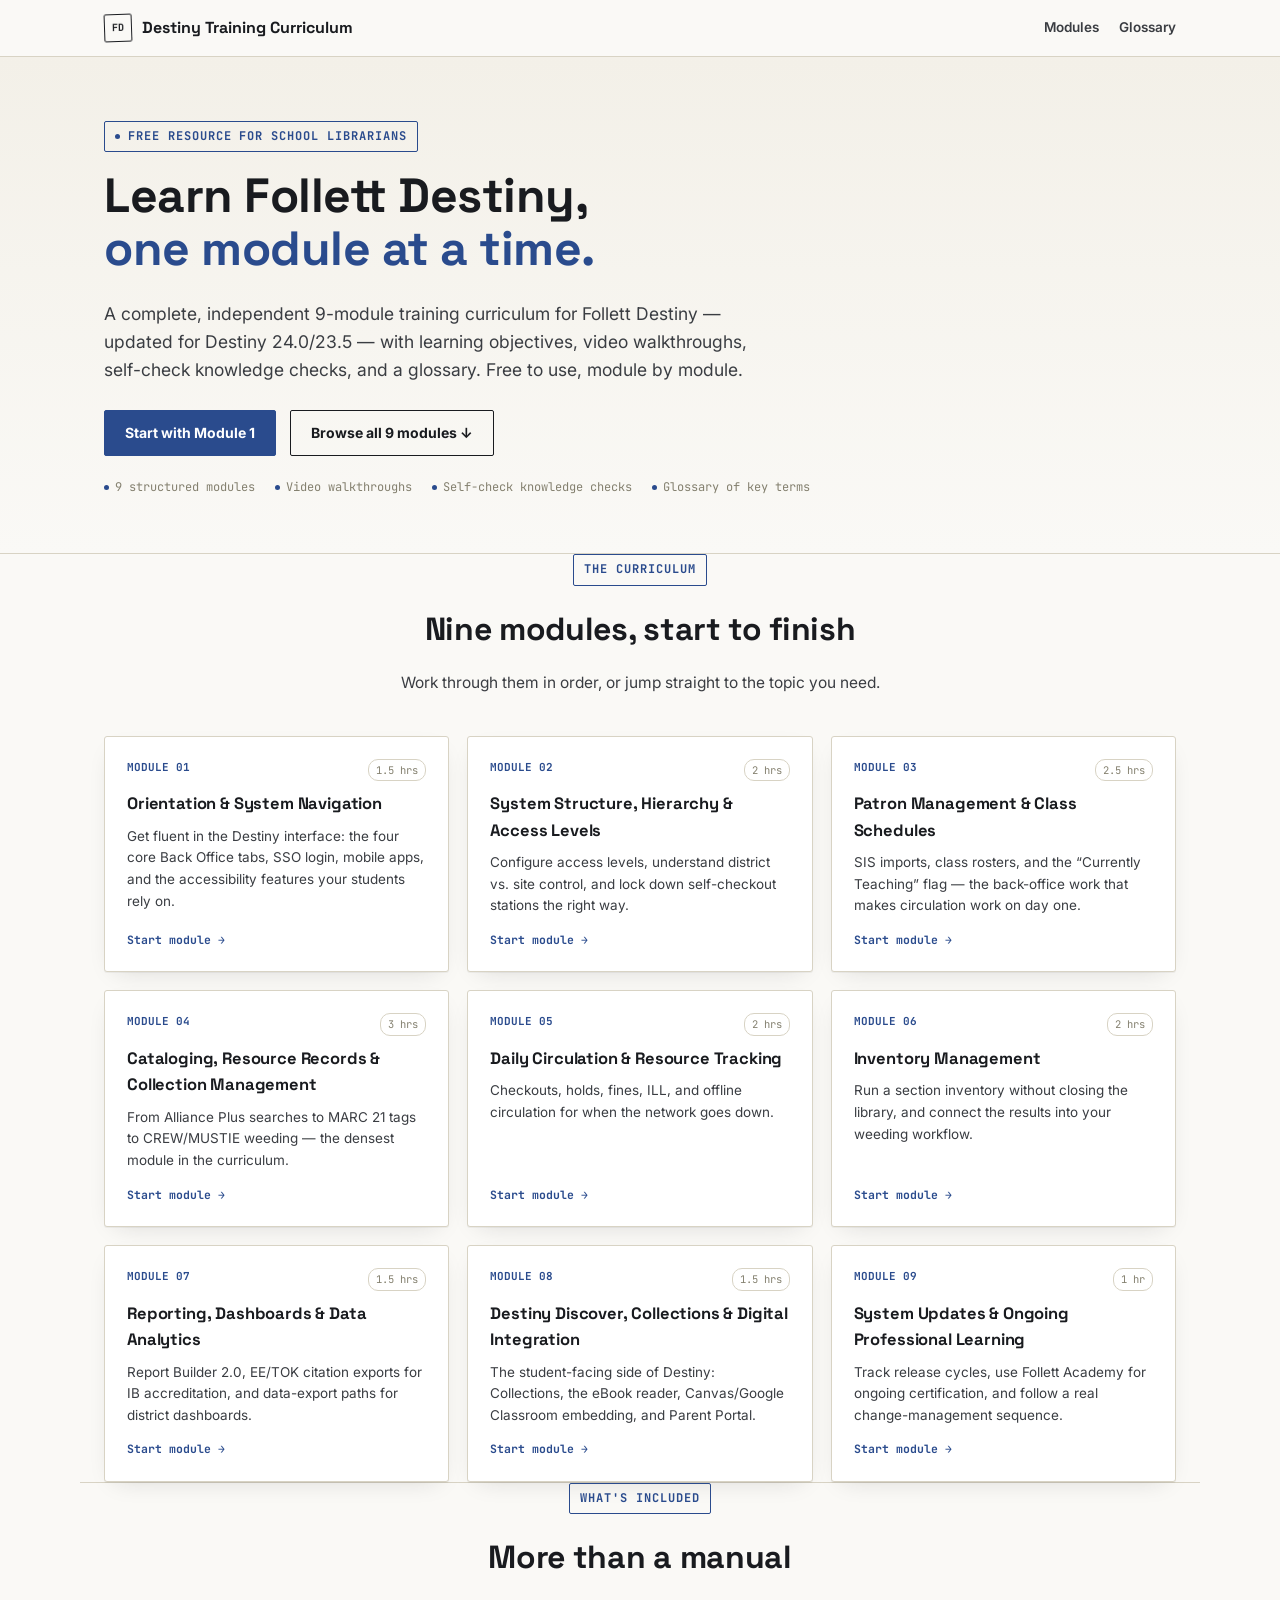
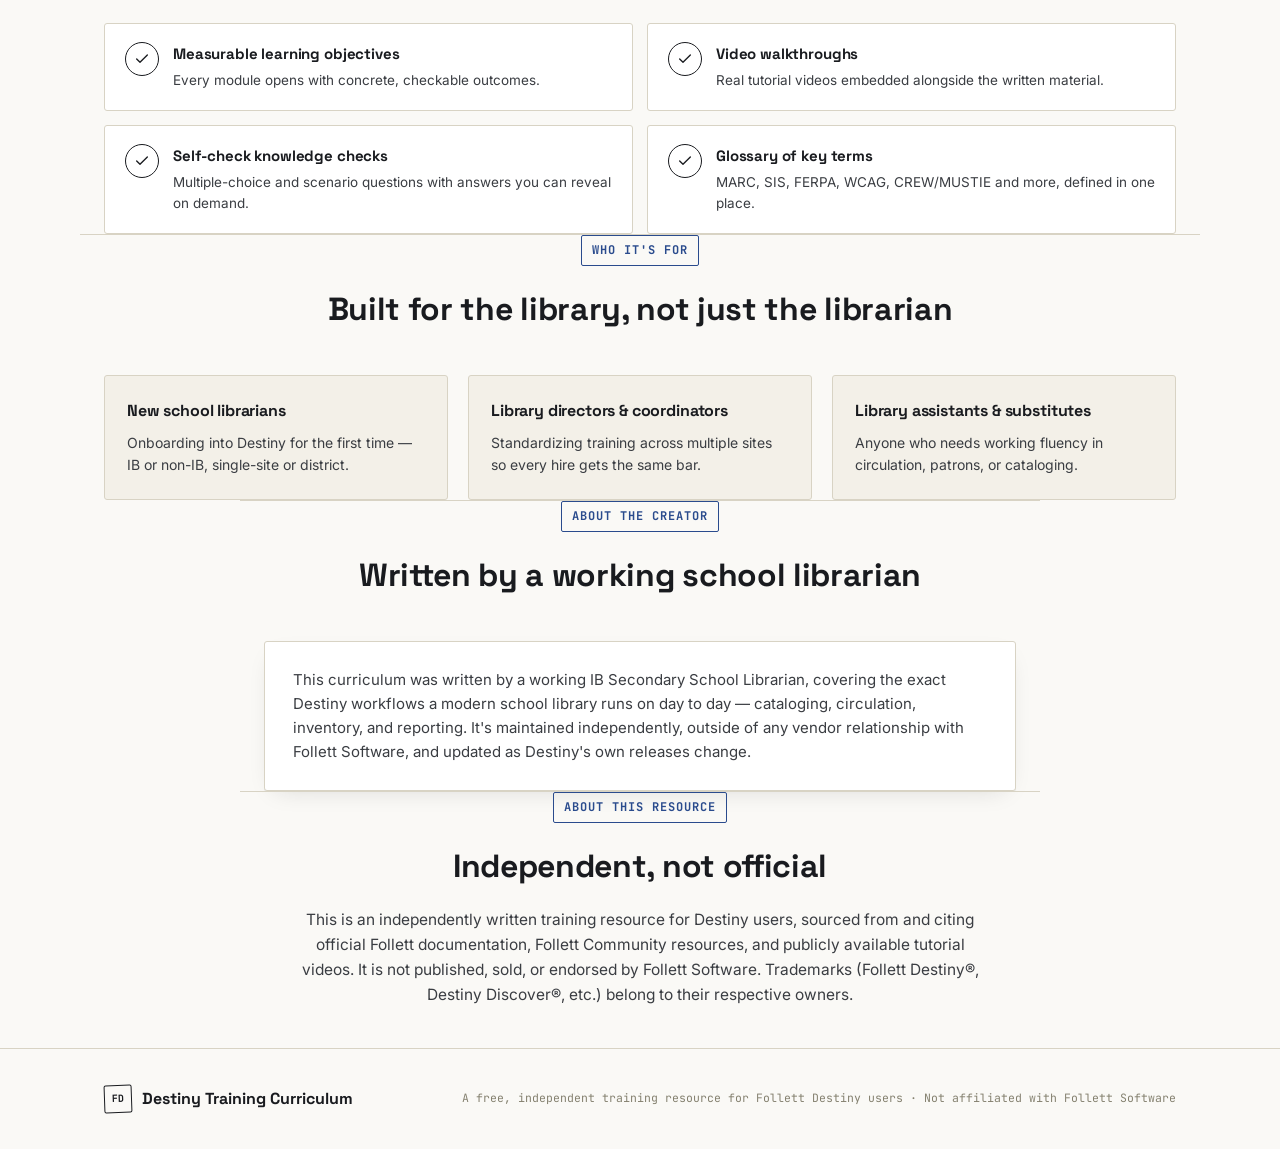
==== index.html @ e38d579b "Add files via upload" ====
<!DOCTYPE html>
<html lang="en">
<head>
<meta charset="UTF-8">
<meta name="viewport" content="width=device-width, initial-scale=1.0">
<title>Follett Destiny LMS Training Curriculum — Free Resource for School Librarians</title>
<meta name="description" content="A free, independent 9-module Follett Destiny training curriculum for school librarians, updated for Destiny 24.0/23.5.">
<link rel="preconnect" href="https://fonts.googleapis.com">
<link rel="preconnect" href="https://fonts.gstatic.com" crossorigin>
<link href="https://fonts.googleapis.com/css2?family=Space+Grotesk:wght@500;600;700&family=Inter:wght@400;500;600;700&family=JetBrains+Mono:wght@400;500;700&display=swap" rel="stylesheet">
<link rel="stylesheet" href="assets/css/style.css">
</head>
<body>
<div class="topbar">
  <div class="topbar-inner">
    <a class="brand" href="index.html"><span class="brand-mark">FD</span> Destiny Training Curriculum</a>
    <nav>
      <a href="index.html#modules">Modules</a>
      <a href="glossary.html">Glossary</a>
    </nav>
  </div>
</div>
<header class="hero">
  <div class="wrap">
    <span class="eyebrow"><span class="dot"></span>Free resource for school librarians</span>
    <h1>Learn Follett Destiny,<br><em>one module at a time.</em></h1>
    <p class="lede">A complete, independent 9-module training curriculum for Follett Destiny &mdash; updated for Destiny 24.0/23.5 &mdash; with learning objectives, video walkthroughs, self-check knowledge checks, and a glossary. Free to use, module by module.</p>
    <div class="hero-ctas">
      <a href="modules/module-1.html" class="btn btn-primary">Start with Module 1</a>
      <a href="#modules" class="btn btn-ghost">Browse all 9 modules &darr;</a>
    </div>
    <div class="hero-meta">
      <span><span class="dot"></span>9 structured modules</span>
      <span><span class="dot"></span>Video walkthroughs</span>
      <span><span class="dot"></span>Self-check knowledge checks</span>
      <span><span class="dot"></span>Glossary of key terms</span>
    </div>
  </div>
</header><section class="wrap" id="modules">
  <div class="section-head">
    <span class="eyebrow">The curriculum</span>
    <h2>Nine modules, start to finish</h2>
    <p>Work through them in order, or jump straight to the topic you need.</p>
  </div>
  <div class="module-grid">
    <a class="module-card" href="modules/module-1.html">
  <div class="mc-top"><span class="mc-num mono">MODULE 01</span><span class="mc-time">1.5 hrs</span></div>
  <h3>Orientation &amp; System Navigation</h3>
  <p>Get fluent in the Destiny interface: the four core Back Office tabs, SSO login, mobile apps, and the accessibility features your students rely on.</p>
  <span class="mc-cta">Start module &rarr;</span>
</a><a class="module-card" href="modules/module-2.html">
  <div class="mc-top"><span class="mc-num mono">MODULE 02</span><span class="mc-time">2 hrs</span></div>
  <h3>System Structure, Hierarchy &amp; Access Levels</h3>
  <p>Configure access levels, understand district vs. site control, and lock down self-checkout stations the right way.</p>
  <span class="mc-cta">Start module &rarr;</span>
</a><a class="module-card" href="modules/module-3.html">
  <div class="mc-top"><span class="mc-num mono">MODULE 03</span><span class="mc-time">2.5 hrs</span></div>
  <h3>Patron Management &amp; Class Schedules</h3>
  <p>SIS imports, class rosters, and the “Currently Teaching” flag — the back-office work that makes circulation work on day one.</p>
  <span class="mc-cta">Start module &rarr;</span>
</a><a class="module-card" href="modules/module-4.html">
  <div class="mc-top"><span class="mc-num mono">MODULE 04</span><span class="mc-time">3 hrs</span></div>
  <h3>Cataloging, Resource Records &amp; Collection Management</h3>
  <p>From Alliance Plus searches to MARC 21 tags to CREW/MUSTIE weeding — the densest module in the curriculum.</p>
  <span class="mc-cta">Start module &rarr;</span>
</a><a class="module-card" href="modules/module-5.html">
  <div class="mc-top"><span class="mc-num mono">MODULE 05</span><span class="mc-time">2 hrs</span></div>
  <h3>Daily Circulation &amp; Resource Tracking</h3>
  <p>Checkouts, holds, fines, ILL, and offline circulation for when the network goes down.</p>
  <span class="mc-cta">Start module &rarr;</span>
</a><a class="module-card" href="modules/module-6.html">
  <div class="mc-top"><span class="mc-num mono">MODULE 06</span><span class="mc-time">2 hrs</span></div>
  <h3>Inventory Management</h3>
  <p>Run a section inventory without closing the library, and connect the results into your weeding workflow.</p>
  <span class="mc-cta">Start module &rarr;</span>
</a><a class="module-card" href="modules/module-7.html">
  <div class="mc-top"><span class="mc-num mono">MODULE 07</span><span class="mc-time">1.5 hrs</span></div>
  <h3>Reporting, Dashboards &amp; Data Analytics</h3>
  <p>Report Builder 2.0, EE/TOK citation exports for IB accreditation, and data-export paths for district dashboards.</p>
  <span class="mc-cta">Start module &rarr;</span>
</a><a class="module-card" href="modules/module-8.html">
  <div class="mc-top"><span class="mc-num mono">MODULE 08</span><span class="mc-time">1.5 hrs</span></div>
  <h3>Destiny Discover, Collections &amp; Digital Integration</h3>
  <p>The student-facing side of Destiny: Collections, the eBook reader, Canvas/Google Classroom embedding, and Parent Portal.</p>
  <span class="mc-cta">Start module &rarr;</span>
</a><a class="module-card" href="modules/module-9.html">
  <div class="mc-top"><span class="mc-num mono">MODULE 09</span><span class="mc-time">1 hr</span></div>
  <h3>System Updates &amp; Ongoing Professional Learning</h3>
  <p>Track release cycles, use Follett Academy for ongoing certification, and follow a real change-management sequence.</p>
  <span class="mc-cta">Start module &rarr;</span>
</a>
  </div>
</section><section class="wrap" style="border-top:1px solid var(--stone-line);">
  <div class="section-head">
    <span class="eyebrow">What's included</span>
    <h2>More than a manual</h2>
  </div>
  <div class="included-grid">
    <div class="included-item"><div class="ii-icon"><svg width="16" height="16" viewBox="0 0 24 24" fill="none"><path d="M4 12l5 5L20 6" stroke="#191B1F" stroke-width="2" stroke-linecap="round" stroke-linejoin="round"/></svg></div><div><h4>Measurable learning objectives</h4><p>Every module opens with concrete, checkable outcomes.</p></div></div>
    <div class="included-item"><div class="ii-icon"><svg width="16" height="16" viewBox="0 0 24 24" fill="none"><path d="M4 12l5 5L20 6" stroke="#191B1F" stroke-width="2" stroke-linecap="round" stroke-linejoin="round"/></svg></div><div><h4>Video walkthroughs</h4><p>Real tutorial videos embedded alongside the written material.</p></div></div>
    <div class="included-item"><div class="ii-icon"><svg width="16" height="16" viewBox="0 0 24 24" fill="none"><path d="M4 12l5 5L20 6" stroke="#191B1F" stroke-width="2" stroke-linecap="round" stroke-linejoin="round"/></svg></div><div><h4>Self-check knowledge checks</h4><p>Multiple-choice and scenario questions with answers you can reveal on demand.</p></div></div>
    <div class="included-item"><div class="ii-icon"><svg width="16" height="16" viewBox="0 0 24 24" fill="none"><path d="M4 12l5 5L20 6" stroke="#191B1F" stroke-width="2" stroke-linecap="round" stroke-linejoin="round"/></svg></div><div><h4>Glossary of key terms</h4><p>MARC, SIS, FERPA, WCAG, CREW/MUSTIE and more, defined in one place.</p></div></div>
  </div>
</section><section class="wrap" style="border-top:1px solid var(--stone-line);">
  <div class="section-head">
    <span class="eyebrow">Who it's for</span>
    <h2>Built for the library, not just the librarian</h2>
  </div>
  <div class="who-grid">
    <div class="who-card"><h3>New school librarians</h3><p>Onboarding into Destiny for the first time &mdash; IB or non-IB, single-site or district.</p></div>
    <div class="who-card"><h3>Library directors &amp; coordinators</h3><p>Standardizing training across multiple sites so every hire gets the same bar.</p></div>
    <div class="who-card"><h3>Library assistants &amp; substitutes</h3><p>Anyone who needs working fluency in circulation, patrons, or cataloging.</p></div>
  </div>
</section><section class="wrap-narrow" style="border-top:1px solid var(--stone-line);">
  <div class="section-head">
    <span class="eyebrow">About the creator</span>
    <h2>Written by a working school librarian</h2>
  </div>
  <div style="background:#fff;border:1px solid var(--stone-line);border-radius:var(--radius);padding:26px 28px;box-shadow:var(--card-shadow);">
    <p style="color:var(--ink-soft);font-size:15px;margin:0;">This curriculum was written by a working IB Secondary School Librarian, covering the exact Destiny workflows a modern school library runs on day to day &mdash; cataloging, circulation, inventory, and reporting. It's maintained independently, outside of any vendor relationship with Follett Software, and updated as Destiny's own releases change.</p>
  </div>
</section>

<section class="wrap-narrow" style="border-top:1px solid var(--stone-line);">
  <div class="section-head">
    <span class="eyebrow">About this resource</span>
    <h2>Independent, not official</h2>
    <p>This is an independently written training resource for Destiny users, sourced from and citing official Follett documentation, Follett Community resources, and publicly available tutorial videos. It is not published, sold, or endorsed by Follett Software. Trademarks (Follett Destiny&reg;, Destiny Discover&reg;, etc.) belong to their respective owners.</p>
  </div>
</section><footer>
  <div class="wrap footer-inner">
    <a class="brand" href="index.html"><span class="brand-mark">FD</span> Destiny Training Curriculum</a>
    <div class="fmeta">A free, independent training resource for Follett Destiny users &middot; Not affiliated with Follett Software</div>
  </div>
</footer>
</body>
</html>
---- assets/css/style.css ----
:root{
  --paper:#FAF9F6;
  --paper-warm:#F3F0E8;
  --ink:#191B1F;
  --ink-soft:#3A3D42;
  --blue:#2A4B8D;
  --blue-deep:#1D3768;
  --stone:#84806F;
  --stone-line:#D8D3C4;
  --card-shadow: 0 1px 0 rgba(25,27,31,0.05), 0 8px 24px -12px rgba(25,27,31,0.18);
  --radius: 3px;
}
*{box-sizing:border-box;}
html{scroll-behavior:smooth;}
body{
  margin:0;
  background:var(--paper);
  color:var(--ink);
  font-family:'Inter',system-ui,sans-serif;
  line-height:1.6;
  -webkit-font-smoothing:antialiased;
}
h1,h2,h3,h4{
  font-family:'Space Grotesk',system-ui,sans-serif;
  font-weight:700;
  margin:1.6em 0 .5em;
  letter-spacing:-0.01em;
  color:var(--ink);
}
h1:first-child, h2:first-child{margin-top:0;}
.mono{font-family:'JetBrains Mono',monospace;}
a{color:var(--blue);}
img,svg{display:block;max-width:100%;}
.wrap{max-width:1120px;margin:0 auto;padding:0 24px;}
.wrap-narrow{max-width:800px;margin:0 auto;padding:0 24px;}
button{font-family:inherit;cursor:pointer;}
.vh{position:absolute;width:1px;height:1px;overflow:hidden;clip:rect(0 0 0 0);white-space:nowrap;}
a:focus-visible, button:focus-visible, summary:focus-visible{outline:2px solid var(--blue); outline-offset:2px;}

/* ---------- top bar ---------- */
.topbar{position:sticky; top:0; z-index:50; background:rgba(250,249,246,0.94); backdrop-filter:blur(6px); border-bottom:1px solid var(--stone-line);}
.topbar-inner{max-width:1120px;margin:0 auto;padding:14px 24px;display:flex;align-items:center;justify-content:space-between;gap:16px;}
.brand{display:flex;align-items:center;gap:10px;font-family:'Space Grotesk';font-weight:700;font-size:16px;text-decoration:none;color:var(--ink);white-space:nowrap;}
.brand-mark{width:28px;height:28px;border:1.5px solid var(--ink);border-radius:2px;display:flex;align-items:center;justify-content:center;font-family:'JetBrains Mono';font-size:10px;font-weight:700;background:var(--paper);transform:rotate(-2deg);flex:none;}
.topbar nav{display:flex;gap:20px;align-items:center;flex-wrap:wrap;justify-content:flex-end;}
.topbar nav a{font-size:13.5px;font-weight:600;text-decoration:none;color:var(--ink-soft);}
.topbar nav a:hover{color:var(--blue);}
@media(max-width:480px){
  .brand{font-size:13px;white-space:nowrap;overflow:hidden;text-overflow:ellipsis;max-width:150px;}
  .topbar nav{gap:14px;}
}

/* ---------- buttons ---------- */
.btn{display:inline-flex;align-items:center;justify-content:center;gap:8px;padding:11px 20px;border-radius:2px;font-weight:700;font-size:14px;border:1.5px solid var(--ink);text-decoration:none;white-space:nowrap;transition:transform .15s ease, box-shadow .15s ease;}
.btn-primary{background:var(--blue);border-color:var(--blue);color:#fff;}
.btn-primary:hover{transform:translateY(-1px);box-shadow:0 6px 16px -6px rgba(42,75,141,0.55);}
.btn-ghost{background:transparent;color:var(--ink);}
.btn-ghost:hover{background:var(--ink);color:var(--paper);}

/* ---------- hero (homepage) ---------- */
.hero{padding:64px 0 56px;background:linear-gradient(180deg, var(--paper-warm) 0%, var(--paper) 100%);border-bottom:1px solid var(--stone-line);}
.eyebrow{font-family:'JetBrains Mono';font-size:12px;font-weight:700;letter-spacing:.08em;color:var(--blue);text-transform:uppercase;display:inline-flex;align-items:center;gap:8px;padding:5px 10px;border:1px solid var(--blue);border-radius:2px;margin-bottom:18px;}
.hero h1{font-size:clamp(30px,4.2vw,48px);line-height:1.1;margin-top:0;}
.hero h1 em{font-style:normal;color:var(--blue);}
.hero p.lede{font-size:17.5px;color:var(--ink-soft);max-width:60ch;margin:16px 0 26px;}
.hero-ctas{display:flex;gap:14px;flex-wrap:wrap;margin-bottom:22px;}
.hero-meta{display:flex;gap:20px;flex-wrap:wrap;font-family:'JetBrains Mono';font-size:12px;color:var(--stone);}
.hero-meta span{display:flex;align-items:center;gap:6px;}
.dot{width:5px;height:5px;background:var(--blue);border-radius:50%;display:inline-block;}

section{padding:60px 0;}
.section-head{max-width:680px;margin:0 auto 40px;text-align:center;}
.section-head h2{font-size:clamp(24px,3vw,32px);margin-top:0;}
.section-head p{color:var(--ink-soft);font-size:15.5px;margin-top:10px;}

/* ---------- module grid (homepage) ---------- */
.module-grid{display:grid;grid-template-columns:repeat(3,1fr);gap:18px;}
@media(max-width:900px){ .module-grid{grid-template-columns:repeat(2,1fr);} }
@media(max-width:620px){ .module-grid{grid-template-columns:1fr;} }
.module-card{
  display:flex;flex-direction:column;
  background:#fff;border:1px solid var(--stone-line);border-radius:var(--radius);
  padding:22px;text-decoration:none;color:var(--ink);
  box-shadow:var(--card-shadow);
  transition:transform .15s ease, box-shadow .15s ease;
}
.module-card:hover{transform:translateY(-3px);box-shadow:0 14px 30px -14px rgba(25,27,31,0.28);}
.module-card .mc-top{display:flex;justify-content:space-between;align-items:flex-start;margin-bottom:10px;}
.module-card .mc-num{font-family:'JetBrains Mono';font-size:11px;color:var(--blue);font-weight:700;}
.module-card .mc-time{font-family:'JetBrains Mono';font-size:10.5px;color:var(--stone);border:1px solid var(--stone-line);padding:2px 7px;border-radius:10px;}
.module-card h3{font-size:16.5px;margin:0 0 8px;}
.module-card p{font-size:13.5px;color:var(--ink-soft);margin:0;flex:1;}
.module-card .mc-cta{margin-top:14px;font-family:'JetBrains Mono';font-size:11.5px;color:var(--blue);font-weight:700;}

/* ---------- included / who it's for (homepage) ---------- */
.included-grid{display:grid;grid-template-columns:repeat(2,1fr);gap:14px;}
@media(max-width:720px){ .included-grid{grid-template-columns:1fr;} }
.included-item{display:flex;gap:14px;background:#fff;border:1px solid var(--stone-line);border-radius:var(--radius);padding:18px 20px;}
.included-item .ii-icon{flex:none;width:34px;height:34px;border:1.5px solid var(--ink);border-radius:50%;display:flex;align-items:center;justify-content:center;}
.included-item h4{font-size:15px;margin:0 0 4px;}
.included-item p{font-size:13.5px;color:var(--ink-soft);margin:0;}

.who-grid{display:grid;grid-template-columns:repeat(3,1fr);gap:20px;}
@media(max-width:800px){ .who-grid{grid-template-columns:1fr;} }
.who-card{border:1px solid var(--stone-line);border-radius:var(--radius);padding:22px;background:var(--paper-warm);}
.who-card h3{font-size:16px;margin:0 0 8px;}
.who-card p{font-size:14px;color:var(--ink-soft);margin:0;}

/* ---------- breadcrumb + module page header ---------- */
.breadcrumb{font-family:'JetBrains Mono';font-size:12px;color:var(--stone);padding:20px 0 0;}
.breadcrumb a{color:var(--stone);text-decoration:none;}
.breadcrumb a:hover{color:var(--blue);}
.module-header{padding:20px 0 36px;border-bottom:1px solid var(--stone-line);}
.module-header .call-no{font-family:'JetBrains Mono';font-size:12px;color:var(--blue);letter-spacing:.05em;margin-bottom:10px;}
.module-header h1{font-size:clamp(26px,3.6vw,38px);margin:0 0 14px;}
.meta-row{display:flex;gap:22px;flex-wrap:wrap;padding:16px 0 0;}
.meta-item .meta-label{display:block;font-family:'JetBrains Mono';font-size:10.5px;color:var(--stone);text-transform:uppercase;letter-spacing:.05em;margin-bottom:3px;}
.meta-item .meta-value{font-weight:600;font-size:13.5px;}

/* ---------- objectives callout ---------- */
.objectives-box{background:var(--paper-warm);border:1px solid var(--stone-line);border-left:4px solid var(--blue);border-radius:var(--radius);padding:22px 24px;margin:28px 0;}
.objectives-box h2{margin-top:0;font-size:17px;}
.objectives-box ul{list-style:none;margin:0;padding:0;}
.objectives-box li{display:flex;gap:10px;font-size:14.5px;margin-bottom:10px;}
.objectives-box li svg{flex:none;margin-top:3px;}

/* ---------- video ---------- */
.video-block{margin:30px 0;}
.video-wrap{border:1px solid var(--stone-line);border-radius:4px;overflow:hidden;background:#000;aspect-ratio:16/9;position:relative;box-shadow:var(--card-shadow);}
.video-wrap iframe{position:absolute;inset:0;width:100%;height:100%;border:0;}
.video-caption{font-family:'JetBrains Mono';font-size:11.5px;color:var(--stone);margin-top:8px;}
.video-grid{display:grid;grid-template-columns:repeat(2,1fr);gap:22px;}
@media(max-width:720px){ .video-grid{grid-template-columns:1fr;} }

/* ---------- content prose ---------- */
.content-prose{margin:30px 0;}
.content-prose h2{font-size:22px;padding-top:8px;border-top:1px solid var(--stone-line);margin-top:2.4em;}
.content-prose h2:first-child{border-top:none;margin-top:0;}
.content-prose h3{font-size:17px;color:var(--blue-deep);}
.content-prose p{font-size:15px;color:var(--ink-soft);}
.content-prose ul{padding-left:22px;}
.content-prose li{margin-bottom:8px;font-size:14.5px;color:var(--ink-soft);}
.content-prose li strong{color:var(--ink);}
.content-prose li ul{margin-top:8px;}
.content-prose em{color:var(--ink-soft);}

/* ---------- knowledge check ---------- */
.kcheck{background:#fff;border:1px solid var(--stone-line);border-radius:6px;padding:30px;margin:36px 0;}
.kcheck h2{margin-top:0;}
.kc-q{border:1px solid var(--stone-line);border-radius:var(--radius);padding:16px 18px;margin-bottom:14px;background:var(--paper-warm);}
.kc-q p.q-text{font-weight:600;margin:0 0 10px;font-size:14.5px;}
.kc-q ul{list-style:none;margin:0 0 10px;padding:0;}
.kc-q li{font-size:14px;color:var(--ink-soft);margin-bottom:6px;padding-left:0;}
details.reveal{margin-top:10px;}
details.reveal summary{cursor:pointer;font-family:'JetBrains Mono';font-size:11.5px;color:var(--blue);font-weight:700;list-style:none;}
details.reveal summary::-webkit-details-marker{display:none;}
details.reveal summary::before{content:"▸ ";}
details.reveal[open] summary::before{content:"▾ ";}
details.reveal .answer{font-size:13.5px;color:var(--ink-soft);padding:10px 12px;margin-top:8px;background:#fff;border-left:3px solid var(--blue);border-radius:2px;}
.completion-box{border-top:1px dashed var(--stone-line);margin-top:24px;padding-top:20px;}
.completion-box ul{list-style:none;padding:0;}
.completion-box li{font-size:14px;color:var(--ink-soft);margin-bottom:8px;}

/* ---------- works cited ---------- */
.works-cited{margin:36px 0;}
.works-cited h2{font-size:18px;}
.works-cited ul{padding-left:20px;}
.works-cited li{font-size:13px;color:var(--stone);margin-bottom:8px;line-height:1.5;overflow-wrap:break-word;word-break:break-word;}

/* ---------- module nav (prev/next) ---------- */
.module-nav{display:flex;justify-content:space-between;gap:16px;padding:30px 0;border-top:1px solid var(--stone-line);margin-top:20px;}
.module-nav a{flex:1;text-decoration:none;color:var(--ink);border:1px solid var(--stone-line);border-radius:var(--radius);padding:16px 18px;background:#fff;transition:border-color .15s ease;}
.module-nav a:hover{border-color:var(--blue);}
.module-nav .nav-label{display:block;font-family:'JetBrains Mono';font-size:10.5px;color:var(--stone);text-transform:uppercase;letter-spacing:.05em;margin-bottom:5px;}
.module-nav .nav-title{font-weight:600;font-size:14px;}
.module-nav .nav-next{text-align:right;}
.module-nav .nav-spacer{flex:1;}

/* ---------- glossary ---------- */
.glossary-list{margin-top:20px;}
.glossary-item{padding:16px 0;border-bottom:1px solid var(--stone-line);}
.glossary-item dt{font-family:'Space Grotesk';font-weight:700;font-size:15px;margin-bottom:5px;}
.glossary-item dd{margin:0;font-size:14px;color:var(--ink-soft);}

/* ---------- footer ---------- */
footer{border-top:1px solid var(--stone-line);padding:36px 0;margin-top:40px;}
.footer-inner{display:flex;justify-content:space-between;align-items:center;flex-wrap:wrap;gap:16px;}
footer .fmeta{font-family:'JetBrains Mono';font-size:11.5px;color:var(--stone);}

::selection{background:var(--blue);color:#fff;}
@media (prefers-reduced-motion: reduce){
  html{scroll-behavior:auto;}
  *{animation-duration:0.001ms !important; transition-duration:0.001ms !important;}
}
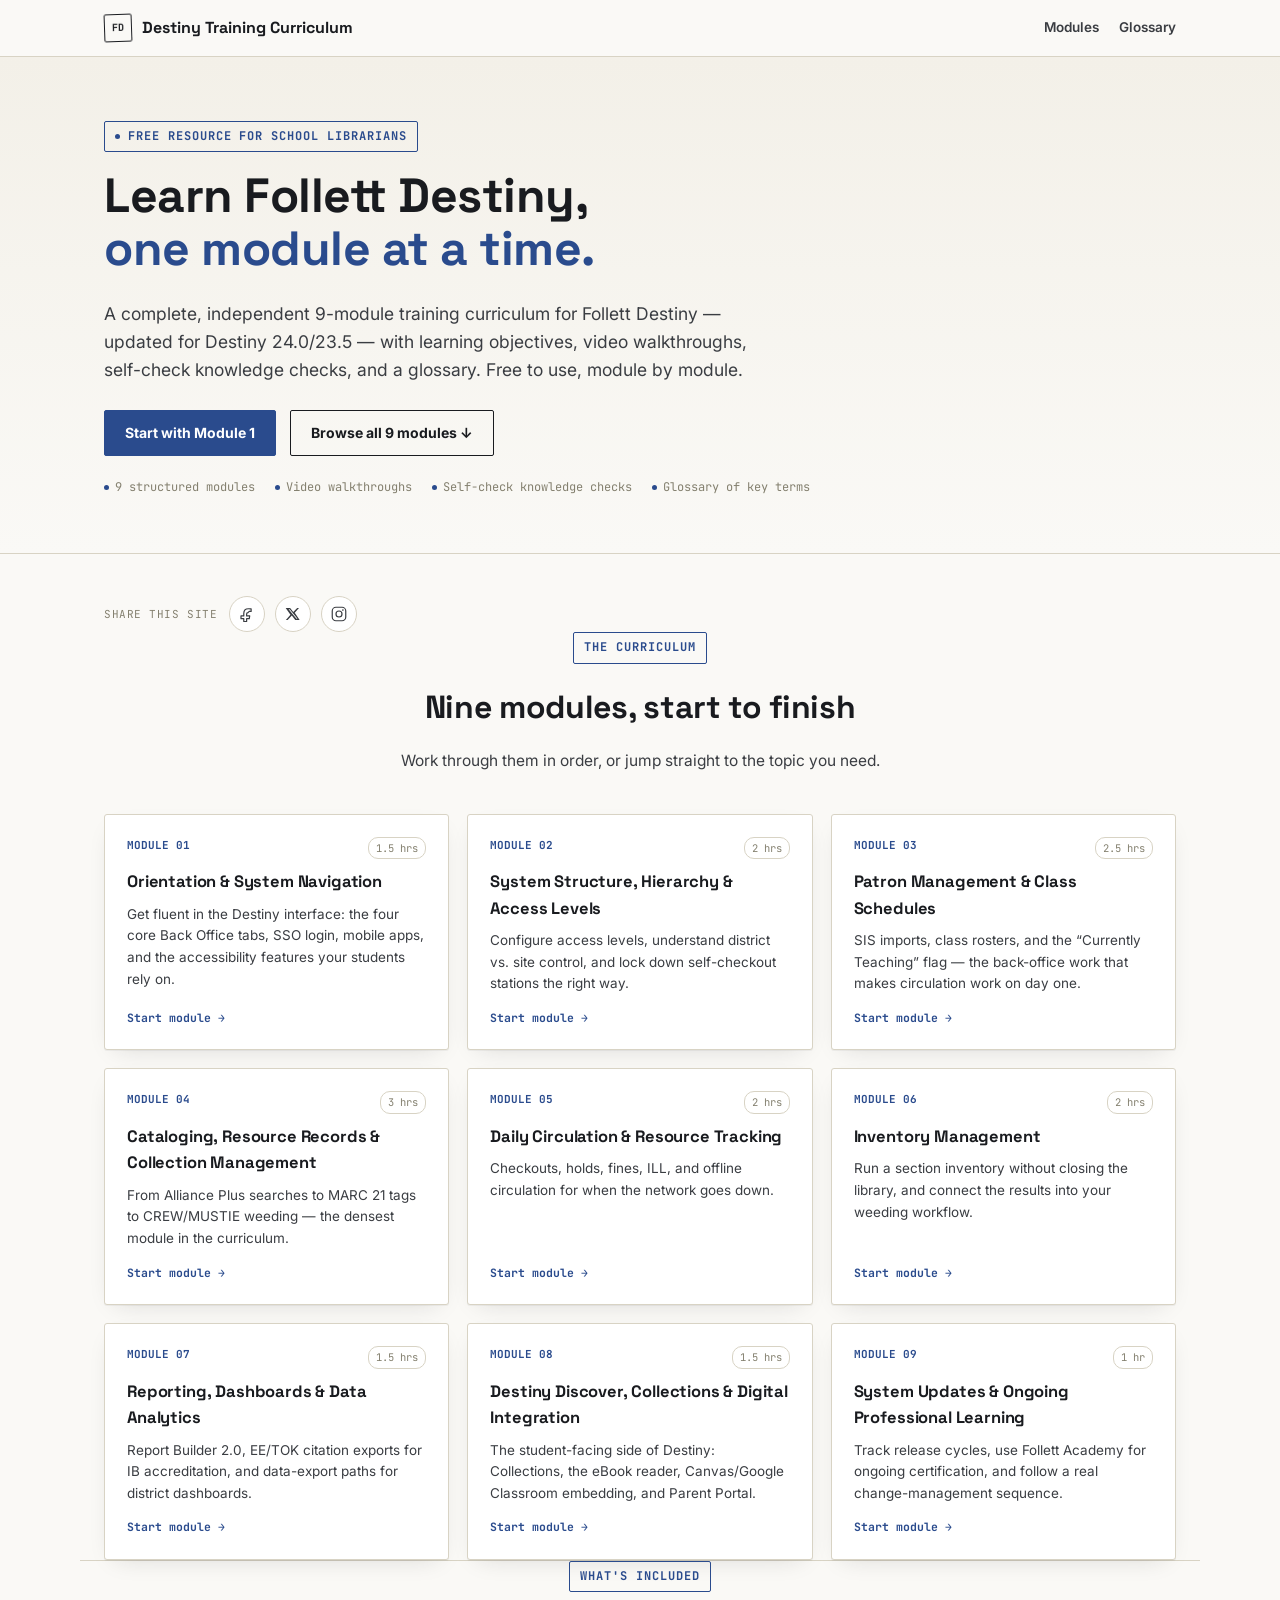
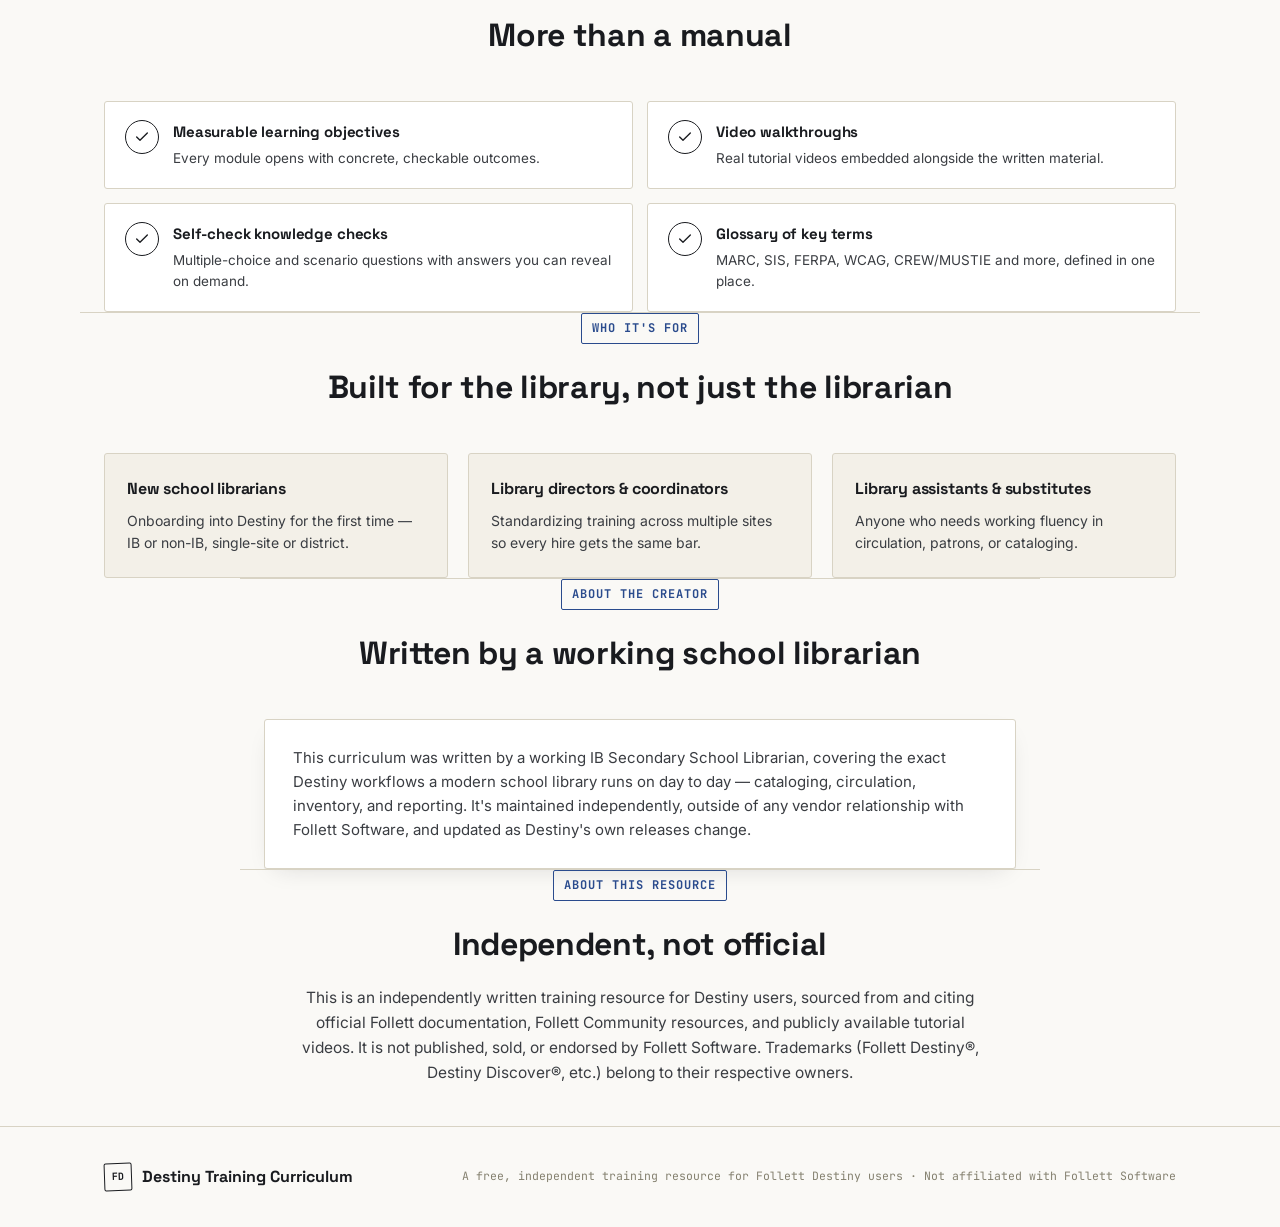
==== commit e5759570: "Add share buttons (FB/X/Instagram) to homepage and glossary page" ====
--- a/index.html
+++ b/index.html
@@ -5,6 +5,30 @@
 <meta name="viewport" content="width=device-width, initial-scale=1.0">
 <title>Follett Destiny LMS Training Curriculum — Free Resource for School Librarians</title>
 <meta name="description" content="A free, independent 9-module Follett Destiny training curriculum for school librarians, updated for Destiny 24.0/23.5.">
+<link rel="canonical" href="https://allenvincentlucas.github.io/learn-destiny-lms/index.html">
+
+<!-- Favicons -->
+<link rel="icon" href="favicon.ico" sizes="any">
+<link rel="icon" type="image/png" sizes="32x32" href="favicon-32.png">
+<link rel="icon" type="image/png" sizes="16x16" href="favicon-16.png">
+<link rel="apple-touch-icon" sizes="180x180" href="apple-touch-icon.png">
+
+<!-- Open Graph -->
+<meta property="og:type" content="website">
+<meta property="og:site_name" content="Destiny Training Curriculum">
+<meta property="og:title" content="Follett Destiny LMS Training Curriculum — Free Resource for School Librarians">
+<meta property="og:description" content="A free, independent 9-module Follett Destiny training curriculum for school librarians, updated for Destiny 24.0/23.5.">
+<meta property="og:url" content="https://allenvincentlucas.github.io/learn-destiny-lms/index.html">
+<meta property="og:image" content="https://allenvincentlucas.github.io/learn-destiny-lms/assets/img/og/home.png">
+<meta property="og:image:width" content="1200">
+<meta property="og:image:height" content="630">
+
+<!-- Twitter Card -->
+<meta name="twitter:card" content="summary_large_image">
+<meta name="twitter:title" content="Follett Destiny LMS Training Curriculum — Free Resource for School Librarians">
+<meta name="twitter:description" content="A free, independent 9-module Follett Destiny training curriculum for school librarians, updated for Destiny 24.0/23.5.">
+<meta name="twitter:image" content="https://allenvincentlucas.github.io/learn-destiny-lms/assets/img/og/home.png">
+
 <link rel="preconnect" href="https://fonts.googleapis.com">
 <link rel="preconnect" href="https://fonts.gstatic.com" crossorigin>
 <link href="https://fonts.googleapis.com/css2?family=Space+Grotesk:wght@500;600;700&family=Inter:wght@400;500;600;700&family=JetBrains+Mono:wght@400;500;700&display=swap" rel="stylesheet">
@@ -36,7 +60,39 @@
       <span><span class="dot"></span>Glossary of key terms</span>
     </div>
   </div>
-</header><section class="wrap" id="modules">
+</header><div class="wrap" style="padding-top:22px;"><div class="share-bar">
+  <span class="share-label mono">Share this site</span>
+  <a class="share-btn share-fb" href="https://www.facebook.com/sharer/sharer.php?u=https%3A%2F%2Fallenvincentlucas.github.io%2Flearn-destiny-lms%2Findex.html" target="_blank" rel="noopener noreferrer" aria-label="Share on Facebook" title="Share on Facebook">
+    <svg width="18" height="18" viewBox="0 0 24 24" fill="none"><path d="M15 8.5h2.5V5.2c-.43-.06-1.93-.2-3.67-.2-3.64 0-6.13 2.29-6.13 6.49v3.06H4v3.7h3.7V22h3.8v-3.75h3.55l.56-3.7h-4.1v-2.56c0-1.07.29-1.8 1.83-1.8Z" stroke="currentColor" stroke-width="1.6" stroke-linejoin="round"/></svg>
+  </a>
+  <a class="share-btn share-x" href="https://twitter.com/intent/tweet?url=https%3A%2F%2Fallenvincentlucas.github.io%2Flearn-destiny-lms%2Findex.html&text=Follett%20Destiny%20LMS%20Training%20Curriculum%20%E2%80%94%20Free%20Resource%20for%20School%20Librarians" target="_blank" rel="noopener noreferrer" aria-label="Share on X" title="Share on X">
+    <svg width="16" height="16" viewBox="0 0 24 24" fill="none"><path d="M18.3 3H21l-6.4 7.3L22 21h-6.6l-5.2-6.6L4 21H1.3l6.9-7.8L1 3h6.7l4.7 6.1L18.3 3Zm-1.1 16.2h1.5L7 4.7H5.4l11.8 14.5Z" fill="currentColor"/></svg>
+  </a>
+  <button class="share-btn share-ig" type="button" data-share-url="https://allenvincentlucas.github.io/learn-destiny-lms/index.html" onclick="shareInstagram(this)" aria-label="Copy link for Instagram" title="Copy link for Instagram">
+    <svg width="18" height="18" viewBox="0 0 24 24" fill="none"><rect x="3" y="3" width="18" height="18" rx="5" stroke="currentColor" stroke-width="1.6"/><circle cx="12" cy="12" r="4" stroke="currentColor" stroke-width="1.6"/><circle cx="17.2" cy="6.8" r="1.1" fill="currentColor"/></svg>
+  </button>
+  <span class="share-toast" role="status" aria-live="polite">Link copied &mdash; paste it into your Instagram Story or post.</span>
+</div>
+<script>
+function shareInstagram(btn) {
+  var url = btn.getAttribute('data-share-url');
+  var toast = btn.parentElement.querySelector('.share-toast');
+  function showToast() {
+    toast.classList.add('show');
+    setTimeout(function(){ toast.classList.remove('show'); }, 2800);
+  }
+  if (navigator.clipboard && navigator.clipboard.writeText) {
+    navigator.clipboard.writeText(url).then(showToast, showToast);
+  } else {
+    var ta = document.createElement('textarea');
+    ta.value = url; document.body.appendChild(ta); ta.select();
+    try { document.execCommand('copy'); } catch(e) {}
+    document.body.removeChild(ta);
+    showToast();
+  }
+}
+</script>
+</div><section class="wrap" id="modules">
   <div class="section-head">
     <span class="eyebrow">The curriculum</span>
     <h2>Nine modules, start to finish</h2>
--- a/assets/css/style.css
+++ b/assets/css/style.css
@@ -116,6 +116,33 @@
 .meta-row{display:flex;gap:22px;flex-wrap:wrap;padding:16px 0 0;}
 .meta-item .meta-label{display:block;font-family:'JetBrains Mono';font-size:10.5px;color:var(--stone);text-transform:uppercase;letter-spacing:.05em;margin-bottom:3px;}
 .meta-item .meta-value{font-weight:600;font-size:13.5px;}
+
+/* ---------- share bar ---------- */
+.share-bar{display:flex;align-items:center;gap:10px;margin-top:20px;position:relative;flex-wrap:wrap;}
+.share-label{font-size:11px;color:var(--stone);text-transform:uppercase;letter-spacing:.05em;margin-right:2px;}
+.share-btn{
+  display:inline-flex;align-items:center;justify-content:center;
+  width:36px;height:36px;border-radius:50%;
+  border:1.5px solid var(--stone-line);color:var(--ink-soft);
+  background:#fff;text-decoration:none;
+  transition:transform .15s ease, border-color .15s ease, color .15s ease, background .15s ease;
+}
+.share-btn:hover{transform:translateY(-2px);border-color:var(--blue);color:var(--blue);}
+.share-btn.share-fb:hover{background:#1877F2;border-color:#1877F2;color:#fff;}
+.share-btn.share-x:hover{background:#000;border-color:#000;color:#fff;}
+.share-btn.share-ig:hover{background:linear-gradient(45deg,#F58529,#DD2A7B,#8134AF,#515BD4);border-color:transparent;color:#fff;}
+.share-toast{
+  position:absolute; left:0; top:calc(100% + 8px);
+  background:var(--ink); color:#fff; font-size:12.5px;
+  padding:8px 14px; border-radius:4px; white-space:nowrap;
+  opacity:0; pointer-events:none; transform:translateY(-4px);
+  transition:opacity .2s ease, transform .2s ease;
+  z-index:5;
+}
+.share-toast.show{opacity:1; transform:translateY(0);}
+@media(max-width:480px){
+  .share-toast{white-space:normal; max-width:260px;}
+}
 
 /* ---------- objectives callout ---------- */
 .objectives-box{background:var(--paper-warm);border:1px solid var(--stone-line);border-left:4px solid var(--blue);border-radius:var(--radius);padding:22px 24px;margin:28px 0;}
